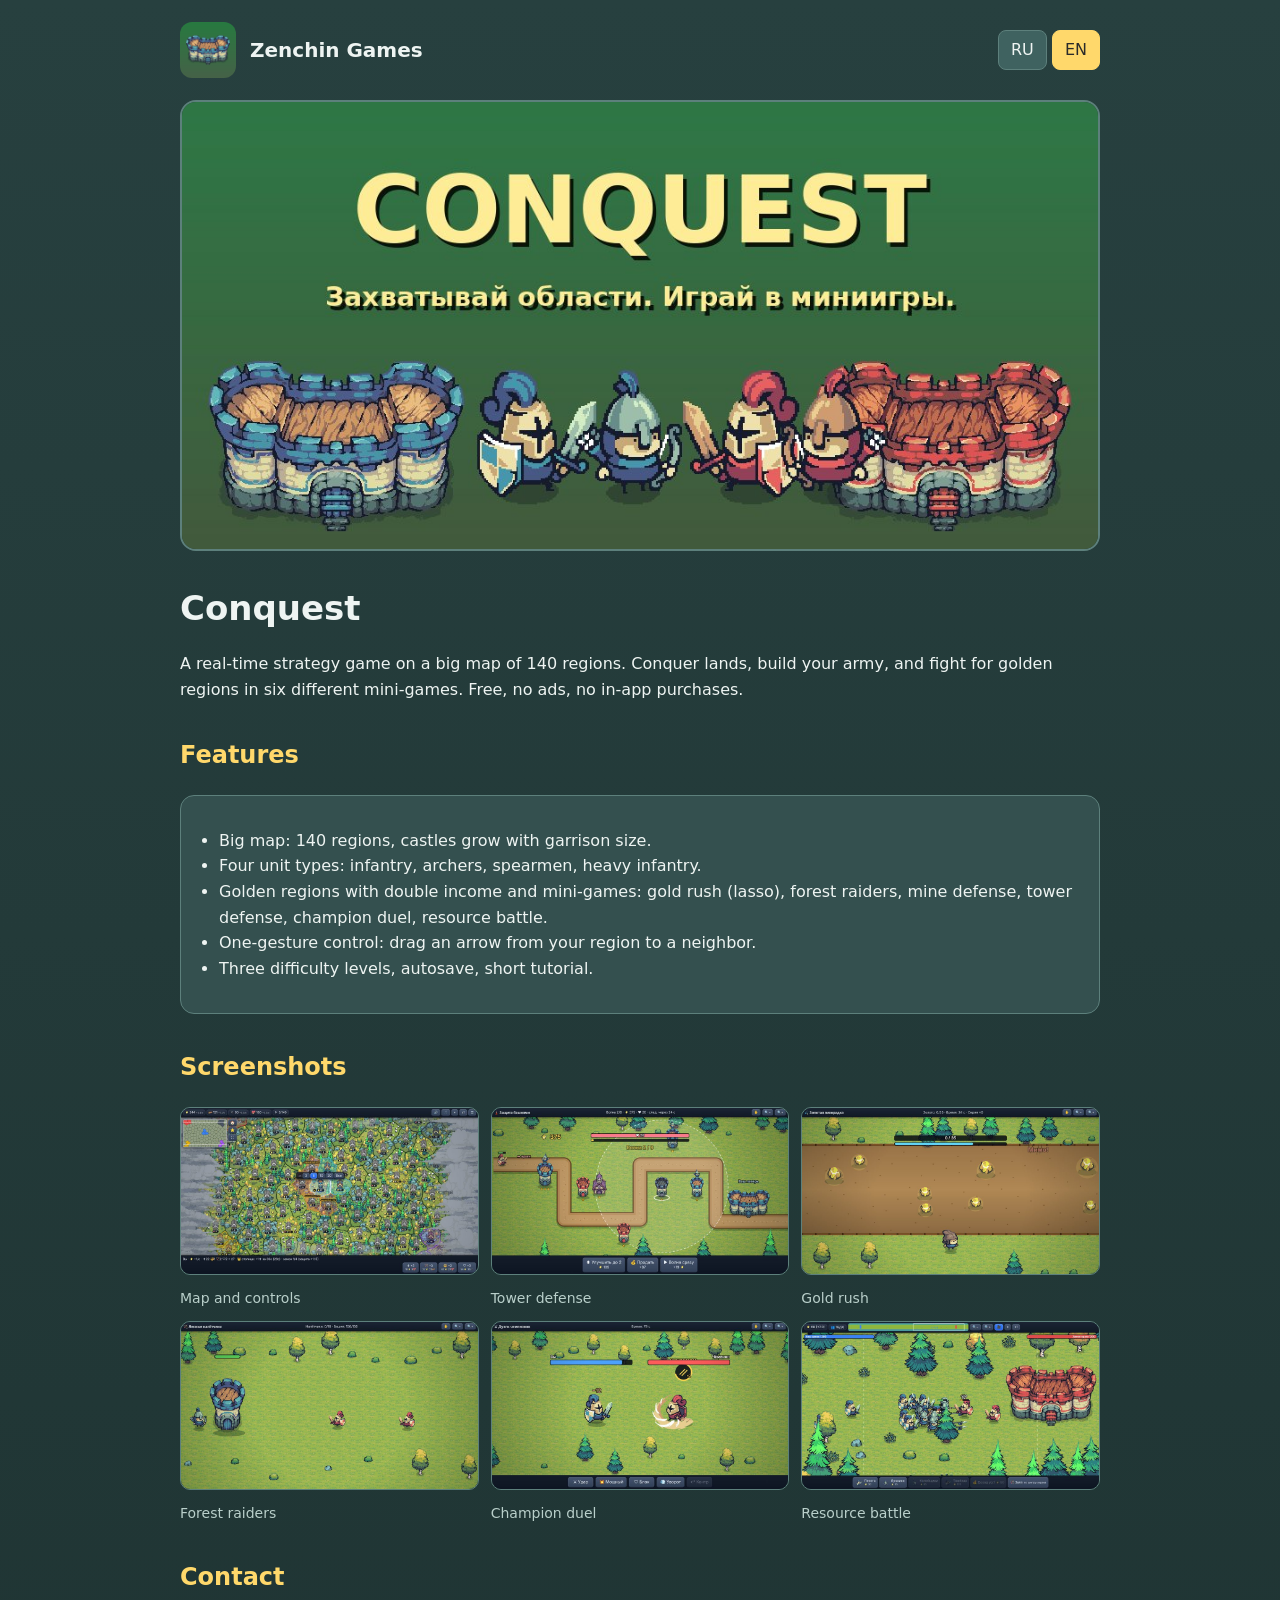
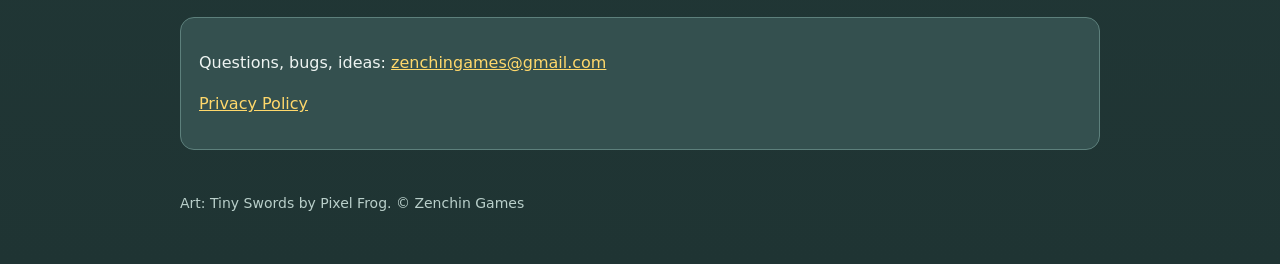
==== index.html @ 87a850cb "Add files via upload" ====
<!doctype html><html lang="ru"><head><meta charset="utf-8"><meta name="viewport" content="width=device-width,initial-scale=1"><title>Conquest — Zenchin Games</title><link rel="stylesheet" href="style.css"></head><body><header><img src="img/icon.png" alt="Conquest"><b>Zenchin Games</b><span class="sp"></span><div class="lang"><button data-l="ru">RU</button> <button data-l="en">EN</button></div></header><main>
<div class="hero"><img src="img/banner.jpg" alt="Conquest"></div>
<h1>Conquest</h1>
<p class="ru">Стратегия в реальном времени на большой карте из 140 областей. Захватывайте земли, собирайте армию, а за золотые области сражайтесь в шести разных минииграх. Бесплатно, без рекламы и покупок.</p>
<p class="en">A real-time strategy game on a big map of 140 regions. Conquer lands, build your army, and fight for golden regions in six different mini-games. Free, no ads, no in-app purchases.</p>
<h2><span class="ru">Что внутри</span><span class="en">Features</span></h2>
<div class="card"><ul class="ru"><li>Большая карта: 140 областей, замки растут вместе с гарнизоном.</li><li>Четыре типа войск: пехота, лучники, копейщики, тяжёлая пехота.</li><li>Золотые области с двойной добычей и миниигры: золотая лихорадка (лассо), лесные налётчики, оборона шахты, защита башнями, дуэль чемпионов, битва за ресурс.</li><li>Управление одним жестом: протяните стрелку от своей области к соседней.</li><li>Три уровня сложности, автосохранение, короткое обучение.</li></ul>
<ul class="en"><li>Big map: 140 regions, castles grow with garrison size.</li><li>Four unit types: infantry, archers, spearmen, heavy infantry.</li><li>Golden regions with double income and mini-games: gold rush (lasso), forest raiders, mine defense, tower defense, champion duel, resource battle.</li><li>One-gesture control: drag an arrow from your region to a neighbor.</li><li>Three difficulty levels, autosave, short tutorial.</li></ul></div>
<h2><span class="ru">Скриншоты</span><span class="en">Screenshots</span></h2>
<div class="grid">
<figure><img src="img/map.jpg" alt=""><figcaption class="ru">Карта и управление</figcaption><figcaption class="en">Map and controls</figcaption></figure>
<figure><img src="img/towers.jpg" alt=""><figcaption class="ru">Защита башнями</figcaption><figcaption class="en">Tower defense</figcaption></figure>
<figure><img src="img/lasso.jpg" alt=""><figcaption class="ru">Золотая лихорадка</figcaption><figcaption class="en">Gold rush</figcaption></figure>
<figure><img src="img/archery.jpg" alt=""><figcaption class="ru">Лесные налётчики</figcaption><figcaption class="en">Forest raiders</figcaption></figure>
<figure><img src="img/duel.jpg" alt=""><figcaption class="ru">Дуэль чемпионов</figcaption><figcaption class="en">Champion duel</figcaption></figure>
<figure><img src="img/battle.jpg" alt=""><figcaption class="ru">Битва за ресурс</figcaption><figcaption class="en">Resource battle</figcaption></figure>
</div>
<h2><span class="ru">Контакты</span><span class="en">Contact</span></h2>
<div class="card"><p class="ru">Вопросы, ошибки, идеи: <a href="mailto:zenchingames@gmail.com">zenchingames@gmail.com</a></p><p class="en">Questions, bugs, ideas: <a href="mailto:zenchingames@gmail.com">zenchingames@gmail.com</a></p>
<p><a href="privacy.html"><span class="ru">Политика конфиденциальности</span><span class="en">Privacy Policy</span></a></p></div>
</main><footer><span class="ru">Графика: Tiny Swords by Pixel Frog. © Zenchin Games</span><span class="en">Art: Tiny Swords by Pixel Frog. © Zenchin Games</span></footer><script>
(function(){var b=document.body,s='ru';try{s=localStorage.getItem('lang')||((navigator.language||'ru').slice(0,2)==='ru'?'ru':'en')}catch(e){}
function set(l){b.classList.toggle('l-en',l==='en');document.documentElement.lang=l;document.querySelectorAll('.lang button').forEach(function(x){x.classList.toggle('on',x.dataset.l===l)});try{localStorage.setItem('lang',l)}catch(e){}}
document.querySelectorAll('.lang button').forEach(function(x){x.onclick=function(){set(x.dataset.l)}});set(s)})();
</script></body></html>
---- style.css ----
:root{--bg:#27403f;--card:#34504f;--card2:#3f6260;--text:#eef4f2;--mut:#b9cfca;--acc:#ffd86b;--line:#5d807c}
*{box-sizing:border-box}body{margin:0;background:linear-gradient(#27403f,#1f3433);color:var(--text);font:16px/1.6 system-ui,Segoe UI,Roboto,sans-serif}
a{color:var(--acc)}header,main,footer{max-width:960px;margin:0 auto;padding:0 20px}header{padding-top:22px;display:flex;align-items:center;gap:14px}
header img{width:56px;height:56px;border-radius:12px}header b{font-size:20px}.sp{flex:1}
.lang button{background:var(--card2);color:var(--text);border:1px solid var(--line);border-radius:8px;padding:6px 12px;cursor:pointer;font:inherit}.lang button.on{background:var(--acc);color:#2a2a2a;border-color:var(--acc)}
.hero{margin:22px 0}.hero img{width:100%;border-radius:16px;border:2px solid var(--line)}h1{font-size:34px;margin:18px 0 6px}h2{margin-top:34px;color:var(--acc)}
.card{background:var(--card);border:1px solid var(--line);border-radius:14px;padding:16px 18px;margin:12px 0}
.grid{display:grid;grid-template-columns:repeat(auto-fit,minmax(260px,1fr));gap:12px}.grid img{width:100%;border-radius:10px;border:1px solid var(--line)}
.grid figcaption{color:var(--mut);font-size:14px;margin-top:4px}figure{margin:0}
footer{padding:30px 20px 50px;color:var(--mut);font-size:14px}ul{padding-left:20px}.en{display:none}body.l-en .ru{display:none}body.l-en .en{display:block}body.l-en span.en,body.l-en a .en{display:inline}
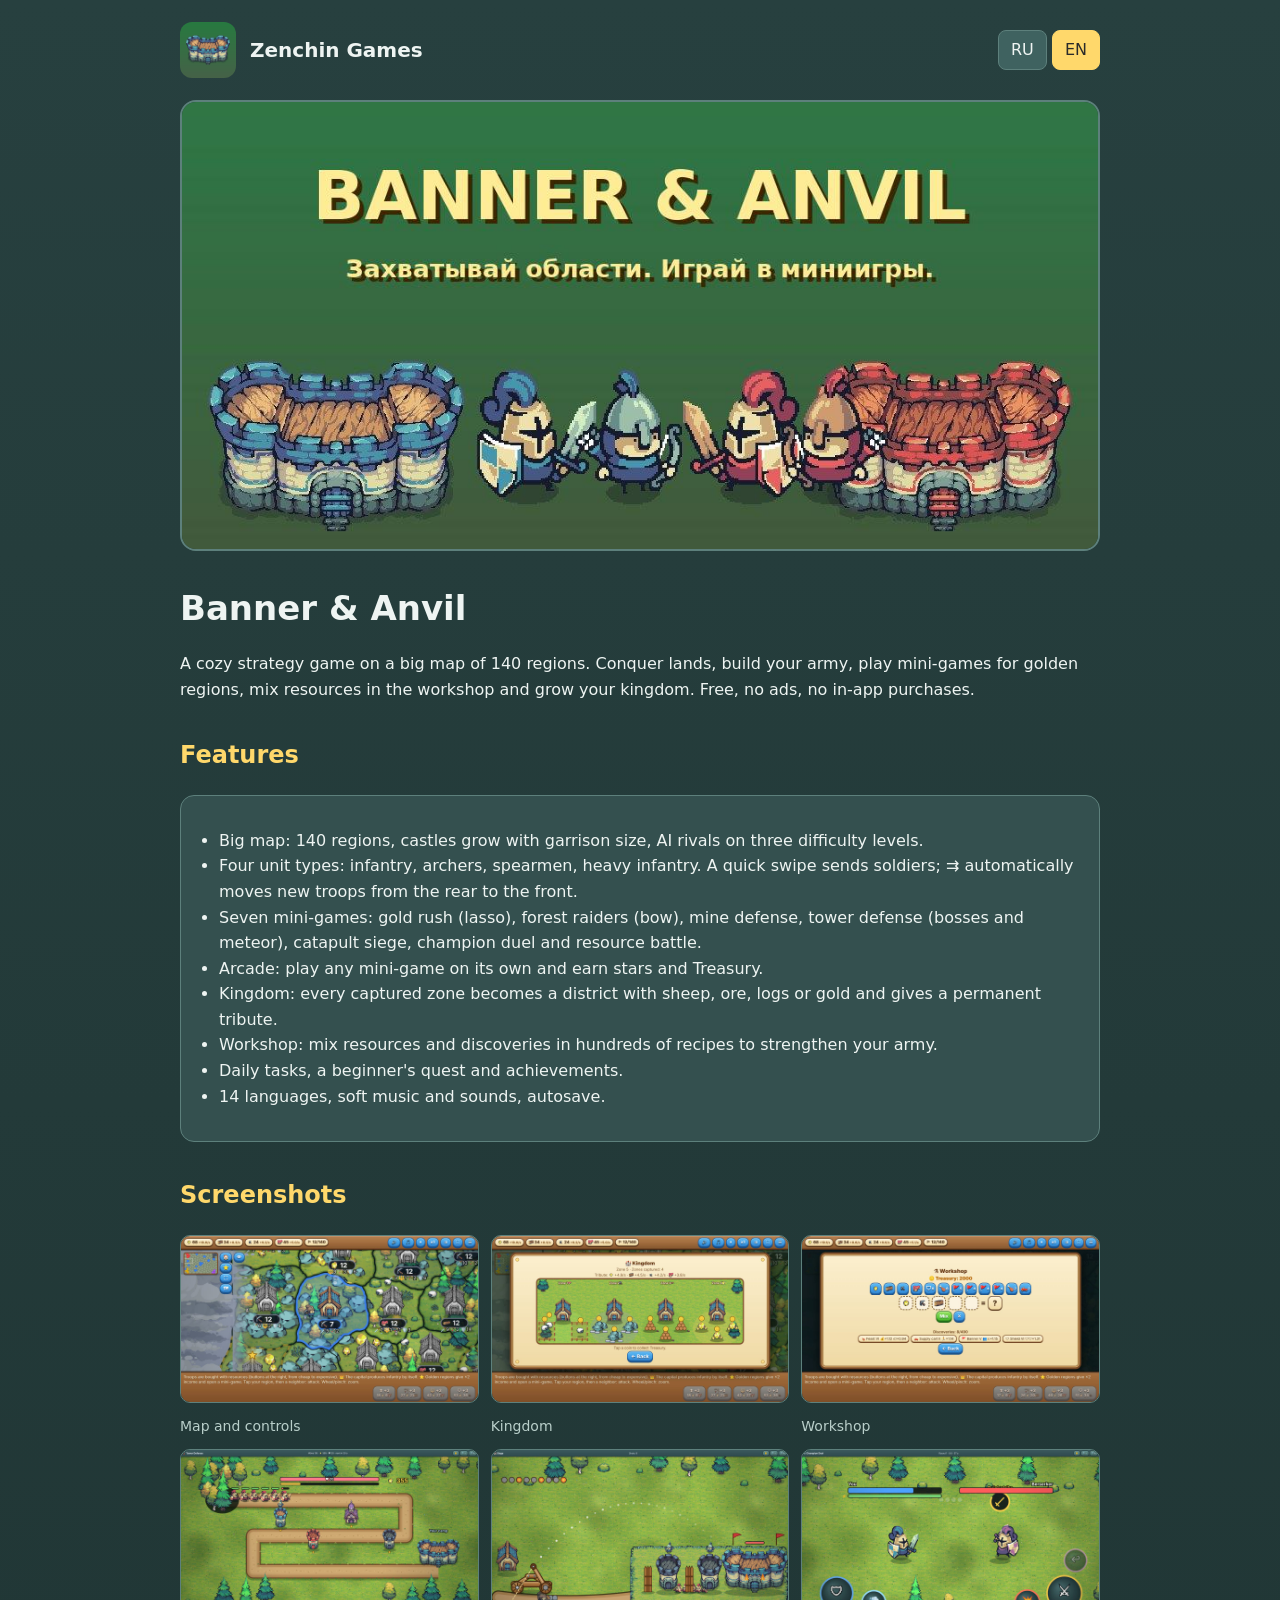
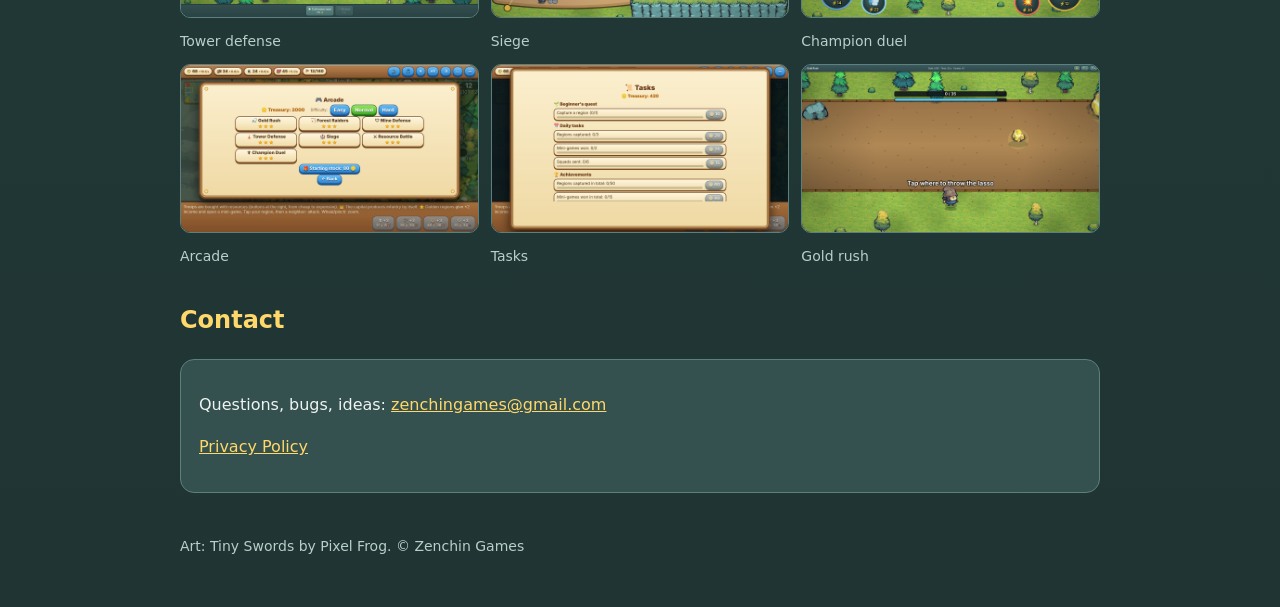
==== commit 4cd7216c: "Сайт: название Banner & Anvil, новое описание и скриншоты, обновлена политика конфиденциальности Co-" ====
--- a/index.html
+++ b/index.html
@@ -1,19 +1,22 @@
-<!doctype html><html lang="ru"><head><meta charset="utf-8"><meta name="viewport" content="width=device-width,initial-scale=1"><title>Conquest — Zenchin Games</title><link rel="stylesheet" href="style.css"></head><body><header><img src="img/icon.png" alt="Conquest"><b>Zenchin Games</b><span class="sp"></span><div class="lang"><button data-l="ru">RU</button> <button data-l="en">EN</button></div></header><main>
-<div class="hero"><img src="img/banner.jpg" alt="Conquest"></div>
-<h1>Conquest</h1>
-<p class="ru">Стратегия в реальном времени на большой карте из 140 областей. Захватывайте земли, собирайте армию, а за золотые области сражайтесь в шести разных минииграх. Бесплатно, без рекламы и покупок.</p>
-<p class="en">A real-time strategy game on a big map of 140 regions. Conquer lands, build your army, and fight for golden regions in six different mini-games. Free, no ads, no in-app purchases.</p>
+<!doctype html><html lang="ru"><head><meta charset="utf-8"><meta name="viewport" content="width=device-width,initial-scale=1"><title>Banner &amp; Anvil — Zenchin Games</title><link rel="stylesheet" href="style.css"></head><body><header><img src="img/icon.png" alt="Banner &amp; Anvil"><b>Zenchin Games</b><span class="sp"></span><div class="lang"><button data-l="ru">RU</button> <button data-l="en">EN</button></div></header><main>
+<div class="hero"><img src="img/banner.jpg" alt="Banner &amp; Anvil"></div>
+<h1>Banner &amp; Anvil</h1>
+<p class="ru">Уютная стратегия на большой карте из 140 областей. Захватывайте земли, собирайте армию, играйте в мини-игры за золотые области, смешивайте ресурсы в мастерской и развивайте своё королевство. Бесплатно, без рекламы и покупок.</p>
+<p class="en">A cozy strategy game on a big map of 140 regions. Conquer lands, build your army, play mini-games for golden regions, mix resources in the workshop and grow your kingdom. Free, no ads, no in-app purchases.</p>
 <h2><span class="ru">Что внутри</span><span class="en">Features</span></h2>
-<div class="card"><ul class="ru"><li>Большая карта: 140 областей, замки растут вместе с гарнизоном.</li><li>Четыре типа войск: пехота, лучники, копейщики, тяжёлая пехота.</li><li>Золотые области с двойной добычей и миниигры: золотая лихорадка (лассо), лесные налётчики, оборона шахты, защита башнями, дуэль чемпионов, битва за ресурс.</li><li>Управление одним жестом: протяните стрелку от своей области к соседней.</li><li>Три уровня сложности, автосохранение, короткое обучение.</li></ul>
-<ul class="en"><li>Big map: 140 regions, castles grow with garrison size.</li><li>Four unit types: infantry, archers, spearmen, heavy infantry.</li><li>Golden regions with double income and mini-games: gold rush (lasso), forest raiders, mine defense, tower defense, champion duel, resource battle.</li><li>One-gesture control: drag an arrow from your region to a neighbor.</li><li>Three difficulty levels, autosave, short tutorial.</li></ul></div>
+<div class="card"><ul class="ru"><li>Большая карта: 140 областей, замки растут вместе с гарнизоном, соперники-ИИ в трёх уровнях сложности.</li><li>Четыре типа войск: пехота, лучники, копейщики, тяжёлая пехота. Быстрый свайп отправляет солдат, ⇉ автоматически переводит новых воинов из тыла к фронту.</li><li>Семь мини-игр: золотая лихорадка (лассо), лесные налётчики (лук), оборона шахты, защита башнями (с боссами и метеором), осада катапультой, дуэль чемпионов и битва за ресурс.</li><li>Аркада: играйте любую мини-игру отдельно, зарабатывайте звёзды и Казну.</li><li>Королевство: каждая захваченная зона превращается в район с овцами, рудой, брёвнами или золотом и приносит постоянную дань.</li><li>Мастерская: смешивайте ресурсы и находки в сотнях рецептов, чтобы усилить армию.</li><li>Ежедневные задания, квест новичка и достижения.</li><li>14 языков, мягкая музыка и звуки, автосохранение.</li></ul>
+<ul class="en"><li>Big map: 140 regions, castles grow with garrison size, AI rivals on three difficulty levels.</li><li>Four unit types: infantry, archers, spearmen, heavy infantry. A quick swipe sends soldiers; ⇉ automatically moves new troops from the rear to the front.</li><li>Seven mini-games: gold rush (lasso), forest raiders (bow), mine defense, tower defense (bosses and meteor), catapult siege, champion duel and resource battle.</li><li>Arcade: play any mini-game on its own and earn stars and Treasury.</li><li>Kingdom: every captured zone becomes a district with sheep, ore, logs or gold and gives a permanent tribute.</li><li>Workshop: mix resources and discoveries in hundreds of recipes to strengthen your army.</li><li>Daily tasks, a beginner's quest and achievements.</li><li>14 languages, soft music and sounds, autosave.</li></ul></div>
 <h2><span class="ru">Скриншоты</span><span class="en">Screenshots</span></h2>
 <div class="grid">
 <figure><img src="img/map.jpg" alt=""><figcaption class="ru">Карта и управление</figcaption><figcaption class="en">Map and controls</figcaption></figure>
+<figure><img src="img/kingdom.jpg" alt=""><figcaption class="ru">Королевство</figcaption><figcaption class="en">Kingdom</figcaption></figure>
+<figure><img src="img/workshop.jpg" alt=""><figcaption class="ru">Мастерская</figcaption><figcaption class="en">Workshop</figcaption></figure>
 <figure><img src="img/towers.jpg" alt=""><figcaption class="ru">Защита башнями</figcaption><figcaption class="en">Tower defense</figcaption></figure>
+<figure><img src="img/siege.jpg" alt=""><figcaption class="ru">Осада</figcaption><figcaption class="en">Siege</figcaption></figure>
+<figure><img src="img/duel.jpg" alt=""><figcaption class="ru">Дуэль чемпионов</figcaption><figcaption class="en">Champion duel</figcaption></figure>
+<figure><img src="img/arcade.jpg" alt=""><figcaption class="ru">Аркада</figcaption><figcaption class="en">Arcade</figcaption></figure>
+<figure><img src="img/quests.jpg" alt=""><figcaption class="ru">Задания</figcaption><figcaption class="en">Tasks</figcaption></figure>
 <figure><img src="img/lasso.jpg" alt=""><figcaption class="ru">Золотая лихорадка</figcaption><figcaption class="en">Gold rush</figcaption></figure>
-<figure><img src="img/archery.jpg" alt=""><figcaption class="ru">Лесные налётчики</figcaption><figcaption class="en">Forest raiders</figcaption></figure>
-<figure><img src="img/duel.jpg" alt=""><figcaption class="ru">Дуэль чемпионов</figcaption><figcaption class="en">Champion duel</figcaption></figure>
-<figure><img src="img/battle.jpg" alt=""><figcaption class="ru">Битва за ресурс</figcaption><figcaption class="en">Resource battle</figcaption></figure>
 </div>
 <h2><span class="ru">Контакты</span><span class="en">Contact</span></h2>
 <div class="card"><p class="ru">Вопросы, ошибки, идеи: <a href="mailto:zenchingames@gmail.com">zenchingames@gmail.com</a></p><p class="en">Questions, bugs, ideas: <a href="mailto:zenchingames@gmail.com">zenchingames@gmail.com</a></p>
